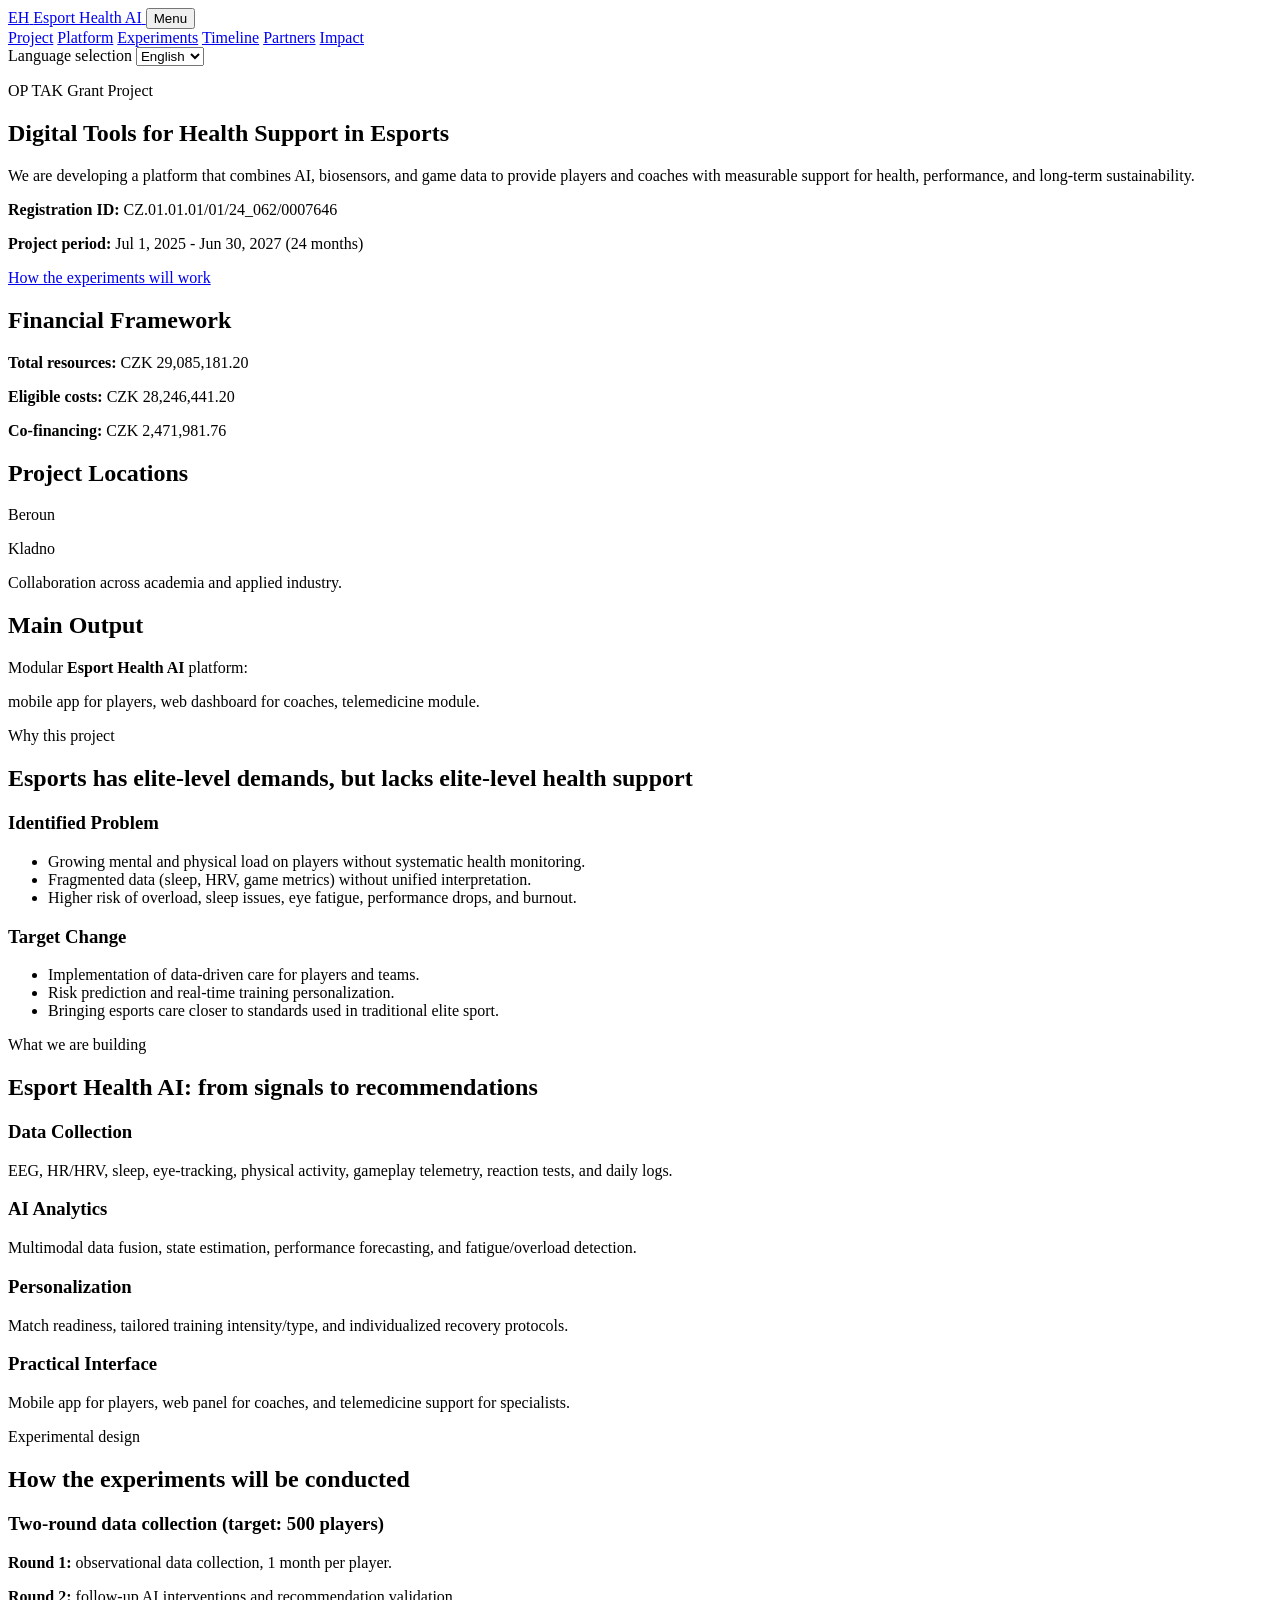
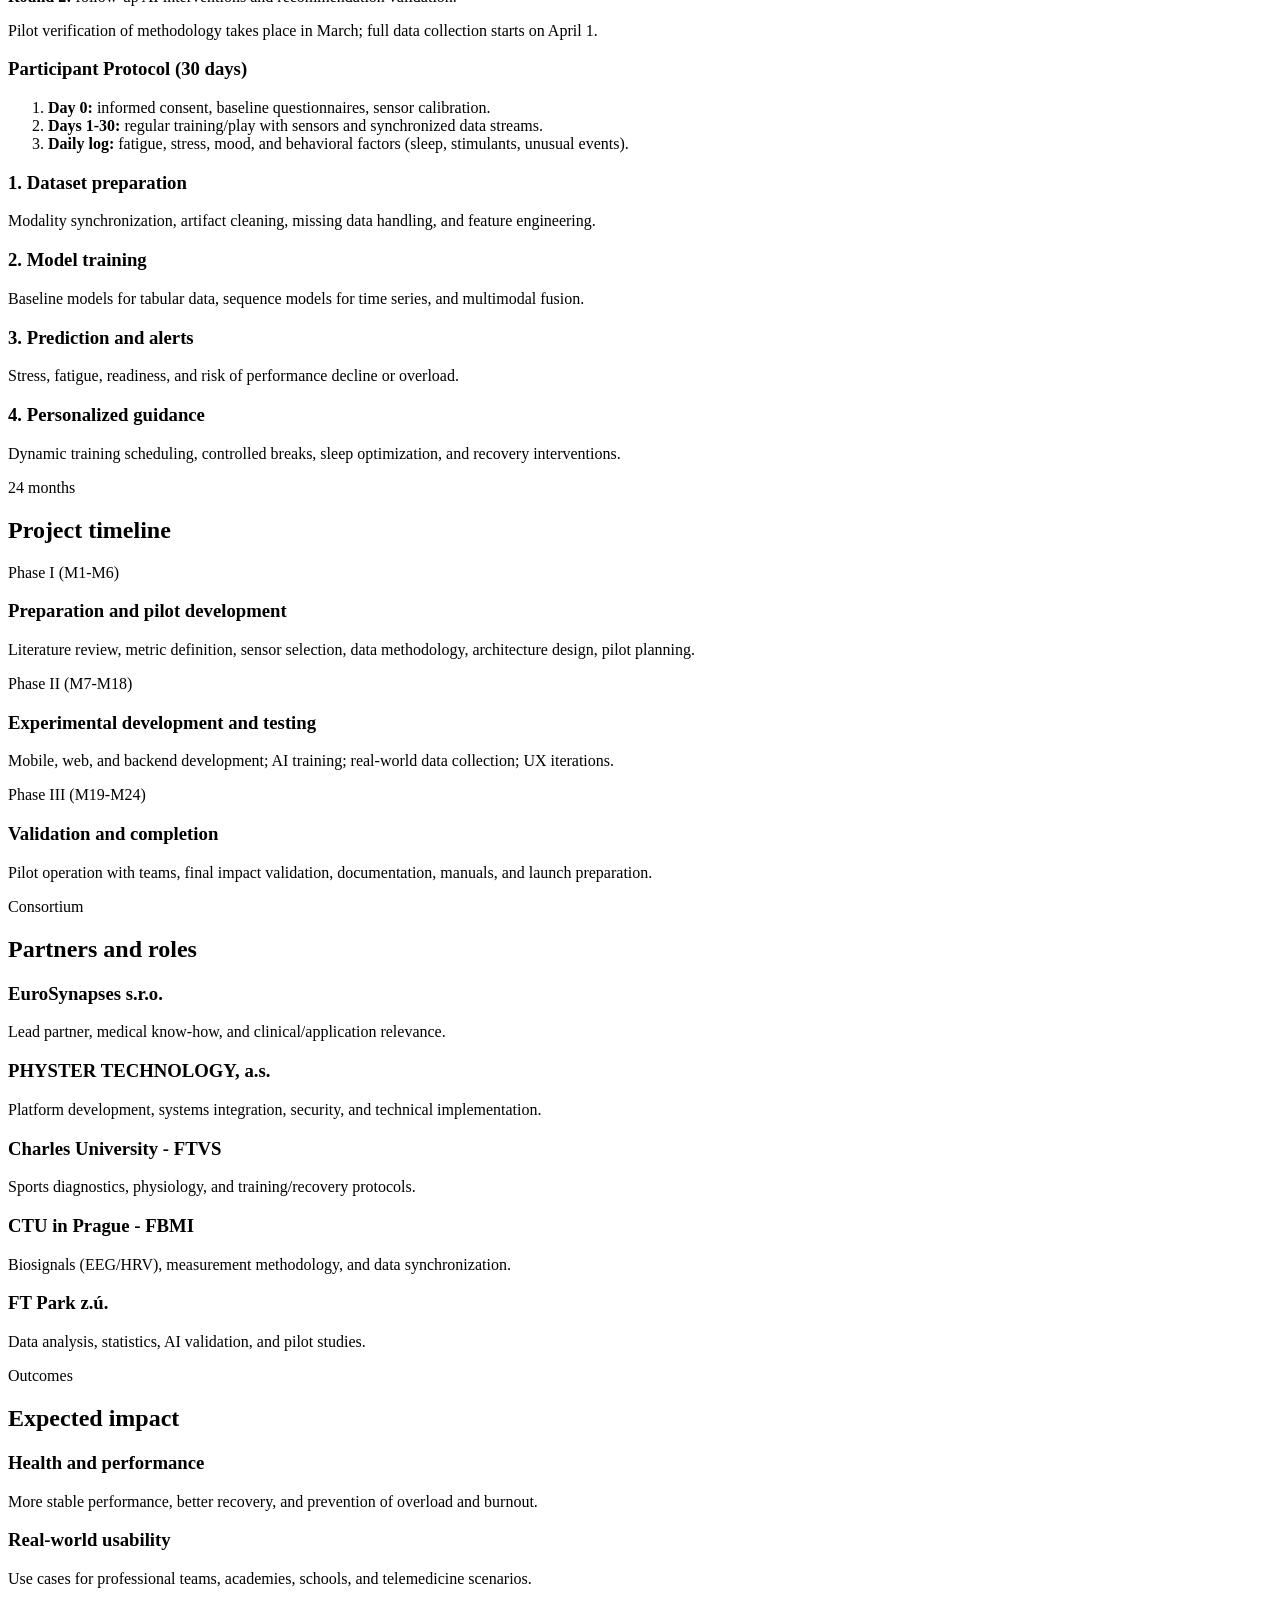
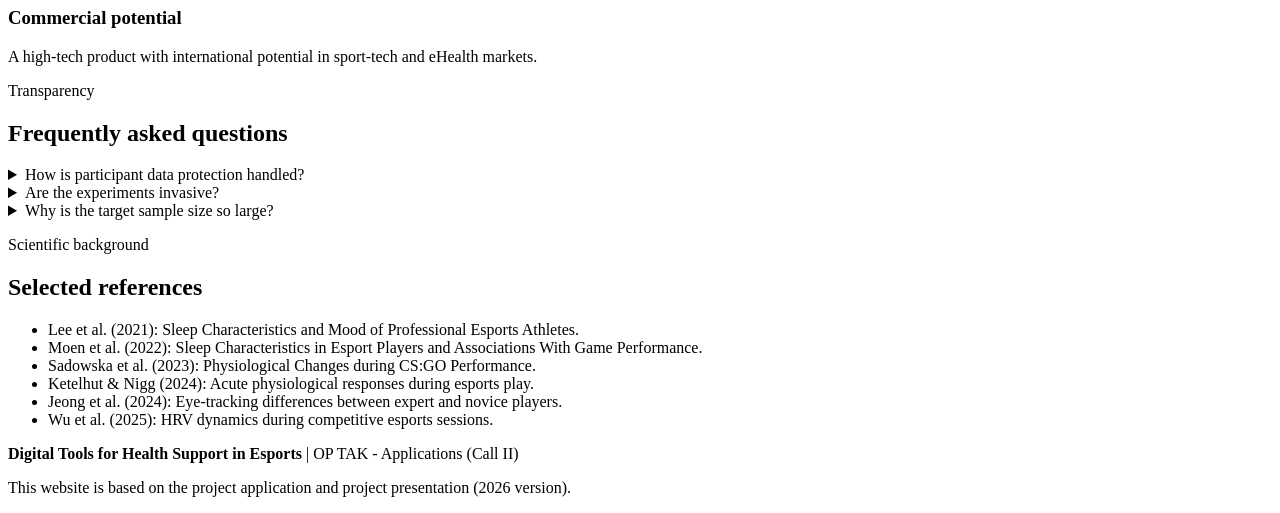
==== src/main/resources/templates/index-en.html @ b0532edd "GOD DAMMIT" ====
﻿<!doctype html>
<html lang="en" xmlns:th="http://www.thymeleaf.org">
<head>
  <meta charset="utf-8" />
  <meta name="viewport" content="width=device-width, initial-scale=1" />
  <title>Digital Tools for Health Support in Esports</title>
  <meta name="description" content="Official information website of the grant project Digital Tools for Health Support in Esports (CZ.01.01.01/01/24_062/0007646)." />
  <link rel="preconnect" href="https://fonts.googleapis.com" />
  <link rel="preconnect" href="https://fonts.gstatic.com" crossorigin />
  <link href="https://fonts.googleapis.com/css2?family=Sora:wght@400;600;700;800&family=IBM+Plex+Sans:wght@400;500;600&display=swap" rel="stylesheet" />
  <link rel="stylesheet" href="/styles.css" th:href="@{/styles.css}" />
</head>
<body data-lang="en">
  <div class="bg-orb orb-a" aria-hidden="true"></div>
  <div class="bg-orb orb-b" aria-hidden="true"></div>

  <header class="site-header" id="top">
    <a class="brand" href="#top">
      <span class="brand-mark">EH</span>
      <span class="brand-text">Esport Health AI</span>
    </a>
    <button class="nav-toggle" aria-label="Open menu" aria-expanded="false">Menu</button>
    <nav class="site-nav" aria-label="Main navigation">
      <a href="#projekt">Project</a>
      <a href="#platforma">Platform</a>
      <a href="#experimenty">Experiments</a>
      <a href="#harmonogram">Timeline</a>
      <a href="#partneri">Partners</a>
      <a href="#dopad">Impact</a>
    </nav>
    <div class="lang-picker">
      <label class="sr-only" for="lang-select">Language selection</label>
      <select id="lang-select" class="lang-select" aria-label="Language selection">
        <option value="/" th:value="@{/}">Čeština</option>
        <option value="/en" th:value="@{/en}" selected>English</option>
      </select>
    </div>
  </header>

  <main>
    <section class="hero reveal" id="projekt">
      <p class="eyebrow">OP TAK Grant Project</p>
      <h1>Digital Tools for Health Support in Esports</h1>
      <p class="lead">We are developing a platform that combines AI, biosensors, and game data to provide players and coaches with measurable support for health, performance, and long-term sustainability.</p>
      <div class="hero-meta">
        <p><strong>Registration ID:</strong> CZ.01.01.01/01/24_062/0007646</p>
        <p><strong>Project period:</strong> Jul 1, 2025 - Jun 30, 2027 (24 months)</p>
      </div>
      <a class="cta" href="#experimenty">How the experiments will work</a>
    </section>

    <section class="stats reveal" aria-label="Quick facts">
      <article class="stat-card">
        <h2>Financial Framework</h2>
        <p><strong>Total resources:</strong> CZK 29,085,181.20</p>
        <p><strong>Eligible costs:</strong> CZK 28,246,441.20</p>
        <p><strong>Co-financing:</strong> CZK 2,471,981.76</p>
      </article>
      <article class="stat-card">
        <h2>Project Locations</h2>
        <p>Beroun</p>
        <p>Kladno</p>
        <p>Collaboration across academia and applied industry.</p>
      </article>
      <article class="stat-card">
        <h2>Main Output</h2>
        <p>Modular <strong>Esport Health AI</strong> platform:</p>
        <p>mobile app for players, web dashboard for coaches, telemedicine module.</p>
      </article>
    </section>

    <section class="section reveal">
      <div class="section-head">
        <p class="eyebrow">Why this project</p>
        <h2>Esports has elite-level demands, but lacks elite-level health support</h2>
      </div>
      <div class="grid two">
        <article class="panel">
          <h3>Identified Problem</h3>
          <ul>
            <li>Growing mental and physical load on players without systematic health monitoring.</li>
            <li>Fragmented data (sleep, HRV, game metrics) without unified interpretation.</li>
            <li>Higher risk of overload, sleep issues, eye fatigue, performance drops, and burnout.</li>
          </ul>
        </article>
        <article class="panel">
          <h3>Target Change</h3>
          <ul>
            <li>Implementation of data-driven care for players and teams.</li>
            <li>Risk prediction and real-time training personalization.</li>
            <li>Bringing esports care closer to standards used in traditional elite sport.</li>
          </ul>
        </article>
      </div>
    </section>

    <section class="section reveal" id="platforma">
      <div class="section-head">
        <p class="eyebrow">What we are building</p>
        <h2>Esport Health AI: from signals to recommendations</h2>
      </div>
      <div class="feature-grid">
        <article class="feature">
          <h3>Data Collection</h3>
          <p>EEG, HR/HRV, sleep, eye-tracking, physical activity, gameplay telemetry, reaction tests, and daily logs.</p>
        </article>
        <article class="feature">
          <h3>AI Analytics</h3>
          <p>Multimodal data fusion, state estimation, performance forecasting, and fatigue/overload detection.</p>
        </article>
        <article class="feature">
          <h3>Personalization</h3>
          <p>Match readiness, tailored training intensity/type, and individualized recovery protocols.</p>
        </article>
        <article class="feature">
          <h3>Practical Interface</h3>
          <p>Mobile app for players, web panel for coaches, and telemedicine support for specialists.</p>
        </article>
      </div>
    </section>

    <section class="section reveal" id="experimenty">
      <div class="section-head">
        <p class="eyebrow">Experimental design</p>
        <h2>How the experiments will be conducted</h2>
      </div>
      <div class="grid two">
        <article class="panel">
          <h3>Two-round data collection (target: 500 players)</h3>
          <p><strong>Round 1:</strong> observational data collection, 1 month per player.</p>
          <p><strong>Round 2:</strong> follow-up AI interventions and recommendation validation.</p>
          <p>Pilot verification of methodology takes place in March; full data collection starts on April 1.</p>
        </article>
        <article class="panel">
          <h3>Participant Protocol (30 days)</h3>
          <ol>
            <li><strong>Day 0:</strong> informed consent, baseline questionnaires, sensor calibration.</li>
            <li><strong>Days 1-30:</strong> regular training/play with sensors and synchronized data streams.</li>
            <li><strong>Daily log:</strong> fatigue, stress, mood, and behavioral factors (sleep, stimulants, unusual events).</li>
          </ol>
        </article>
      </div>
      <div class="pipeline" aria-label="AI pipeline">
        <article>
          <h3>1. Dataset preparation</h3>
          <p>Modality synchronization, artifact cleaning, missing data handling, and feature engineering.</p>
        </article>
        <article>
          <h3>2. Model training</h3>
          <p>Baseline models for tabular data, sequence models for time series, and multimodal fusion.</p>
        </article>
        <article>
          <h3>3. Prediction and alerts</h3>
          <p>Stress, fatigue, readiness, and risk of performance decline or overload.</p>
        </article>
        <article>
          <h3>4. Personalized guidance</h3>
          <p>Dynamic training scheduling, controlled breaks, sleep optimization, and recovery interventions.</p>
        </article>
      </div>
    </section>

    <section class="section reveal" id="harmonogram">
      <div class="section-head">
        <p class="eyebrow">24 months</p>
        <h2>Project timeline</h2>
      </div>
      <div class="timeline">
        <article class="time-item">
          <p class="time">Phase I (M1-M6)</p>
          <h3>Preparation and pilot development</h3>
          <p>Literature review, metric definition, sensor selection, data methodology, architecture design, pilot planning.</p>
        </article>
        <article class="time-item">
          <p class="time">Phase II (M7-M18)</p>
          <h3>Experimental development and testing</h3>
          <p>Mobile, web, and backend development; AI training; real-world data collection; UX iterations.</p>
        </article>
        <article class="time-item">
          <p class="time">Phase III (M19-M24)</p>
          <h3>Validation and completion</h3>
          <p>Pilot operation with teams, final impact validation, documentation, manuals, and launch preparation.</p>
        </article>
      </div>
    </section>

    <section class="section reveal" id="partneri">
      <div class="section-head">
        <p class="eyebrow">Consortium</p>
        <h2>Partners and roles</h2>
      </div>
      <div class="partners">
        <article>
          <h3>EuroSynapses s.r.o.</h3>
          <p>Lead partner, medical know-how, and clinical/application relevance.</p>
        </article>
        <article>
          <h3>PHYSTER TECHNOLOGY, a.s.</h3>
          <p>Platform development, systems integration, security, and technical implementation.</p>
        </article>
        <article>
          <h3>Charles University - FTVS</h3>
          <p>Sports diagnostics, physiology, and training/recovery protocols.</p>
        </article>
        <article>
          <h3>CTU in Prague - FBMI</h3>
          <p>Biosignals (EEG/HRV), measurement methodology, and data synchronization.</p>
        </article>
        <article>
          <h3>FT Park z.ú.</h3>
          <p>Data analysis, statistics, AI validation, and pilot studies.</p>
        </article>
      </div>
    </section>

    <section class="section reveal" id="dopad">
      <div class="section-head">
        <p class="eyebrow">Outcomes</p>
        <h2>Expected impact</h2>
      </div>
      <div class="grid three">
        <article class="panel">
          <h3>Health and performance</h3>
          <p>More stable performance, better recovery, and prevention of overload and burnout.</p>
        </article>
        <article class="panel">
          <h3>Real-world usability</h3>
          <p>Use cases for professional teams, academies, schools, and telemedicine scenarios.</p>
        </article>
        <article class="panel">
          <h3>Commercial potential</h3>
          <p>A high-tech product with international potential in sport-tech and eHealth markets.</p>
        </article>
      </div>
    </section>

    <section class="section reveal">
      <div class="section-head">
        <p class="eyebrow">Transparency</p>
        <h2>Frequently asked questions</h2>
      </div>
      <div class="faq">
        <details>
          <summary>How is participant data protection handled?</summary>
          <p>The project includes data anonymization, access-right management, and GDPR compliance throughout the entire data pipeline.</p>
        </details>
        <details>
          <summary>Are the experiments invasive?</summary>
          <p>No. Measurements are based on non-invasive wearables and standard digital protocols.</p>
        </details>
        <details>
          <summary>Why is the target sample size so large?</summary>
          <p>A larger data base improves model robustness, supports better generalization, and enables safer personalization.</p>
        </details>
      </div>
    </section>

    <section class="section references reveal">
      <div class="section-head">
        <p class="eyebrow">Scientific background</p>
        <h2>Selected references</h2>
      </div>
      <ul>
        <li>Lee et al. (2021): Sleep Characteristics and Mood of Professional Esports Athletes.</li>
        <li>Moen et al. (2022): Sleep Characteristics in Esport Players and Associations With Game Performance.</li>
        <li>Sadowska et al. (2023): Physiological Changes during CS:GO Performance.</li>
        <li>Ketelhut & Nigg (2024): Acute physiological responses during esports play.</li>
        <li>Jeong et al. (2024): Eye-tracking differences between expert and novice players.</li>
        <li>Wu et al. (2025): HRV dynamics during competitive esports sessions.</li>
      </ul>
    </section>
  </main>

  <footer class="site-footer reveal">
    <p><strong>Digital Tools for Health Support in Esports</strong> | OP TAK - Applications (Call II)</p>
    <p>This website is based on the project application and project presentation (2026 version).</p>
  </footer>

  <script src="/script.js" th:src="@{/script.js}"></script>
</body>
</html>
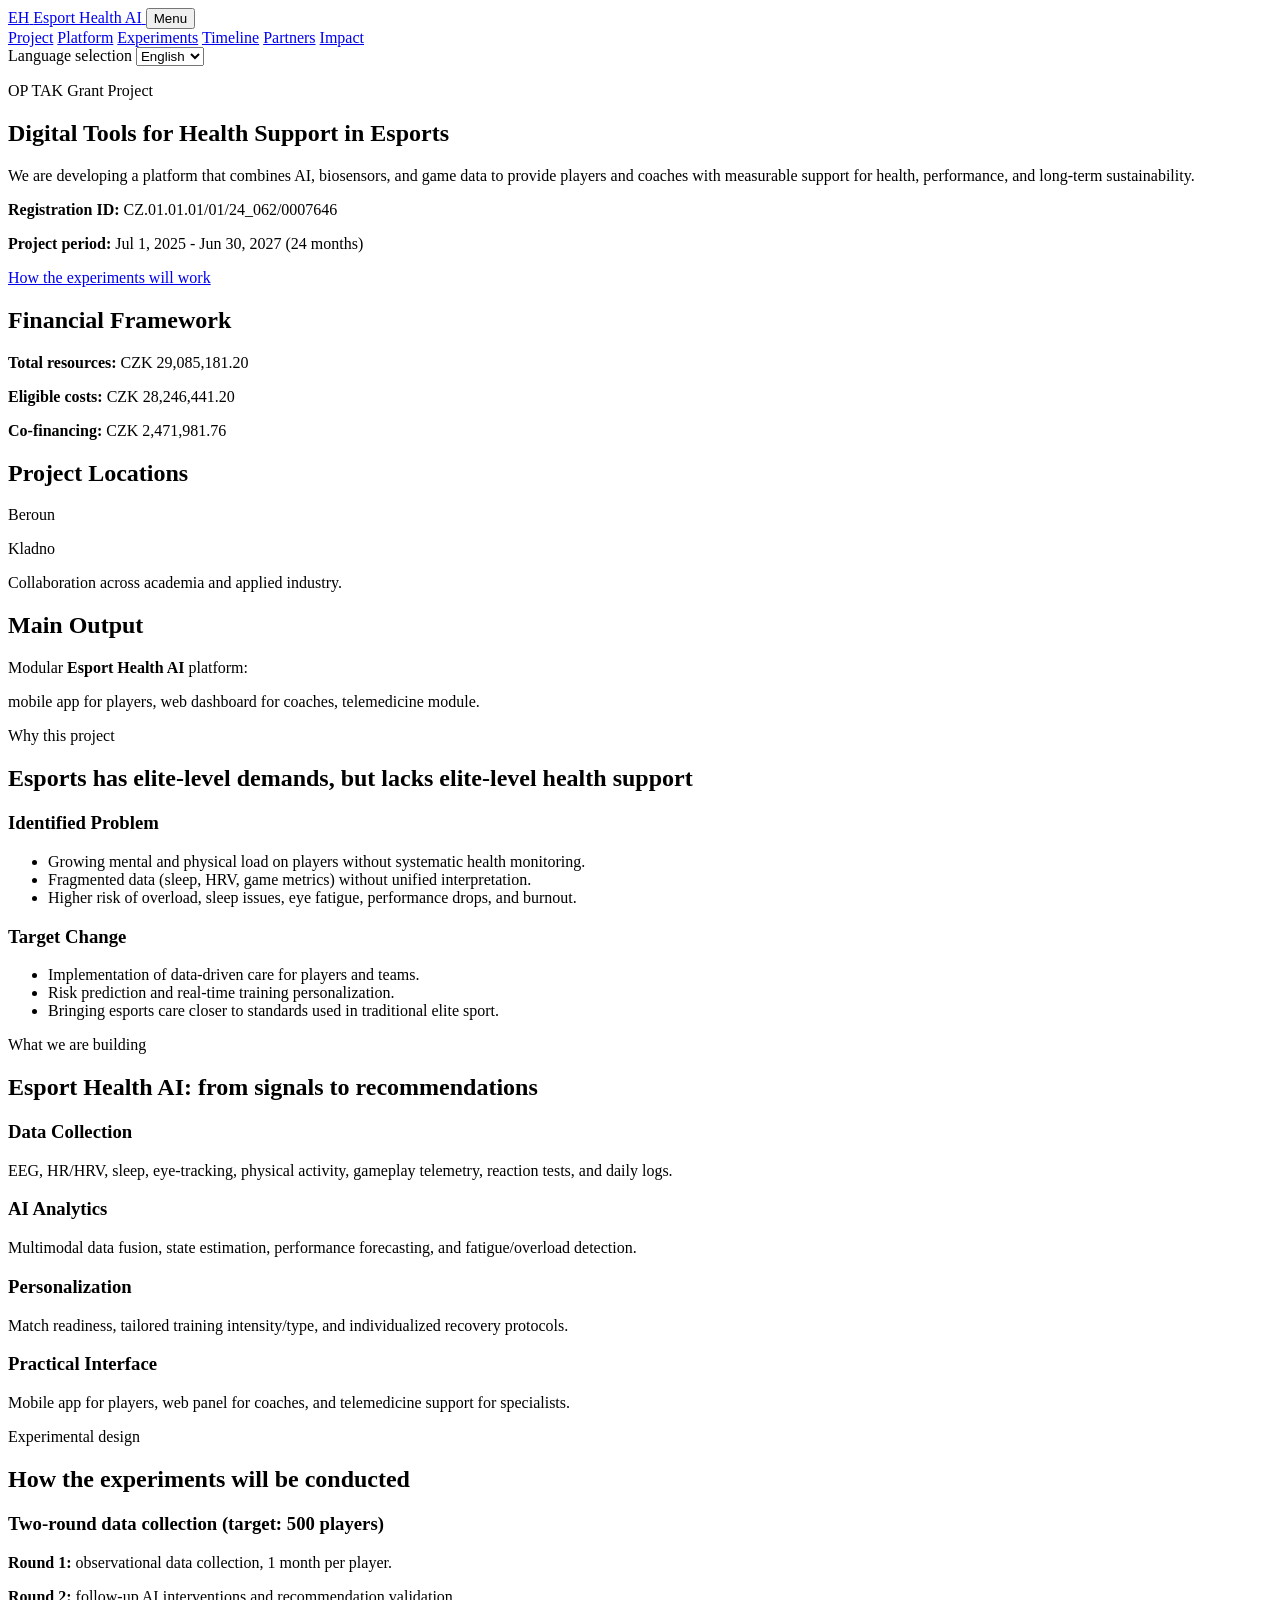
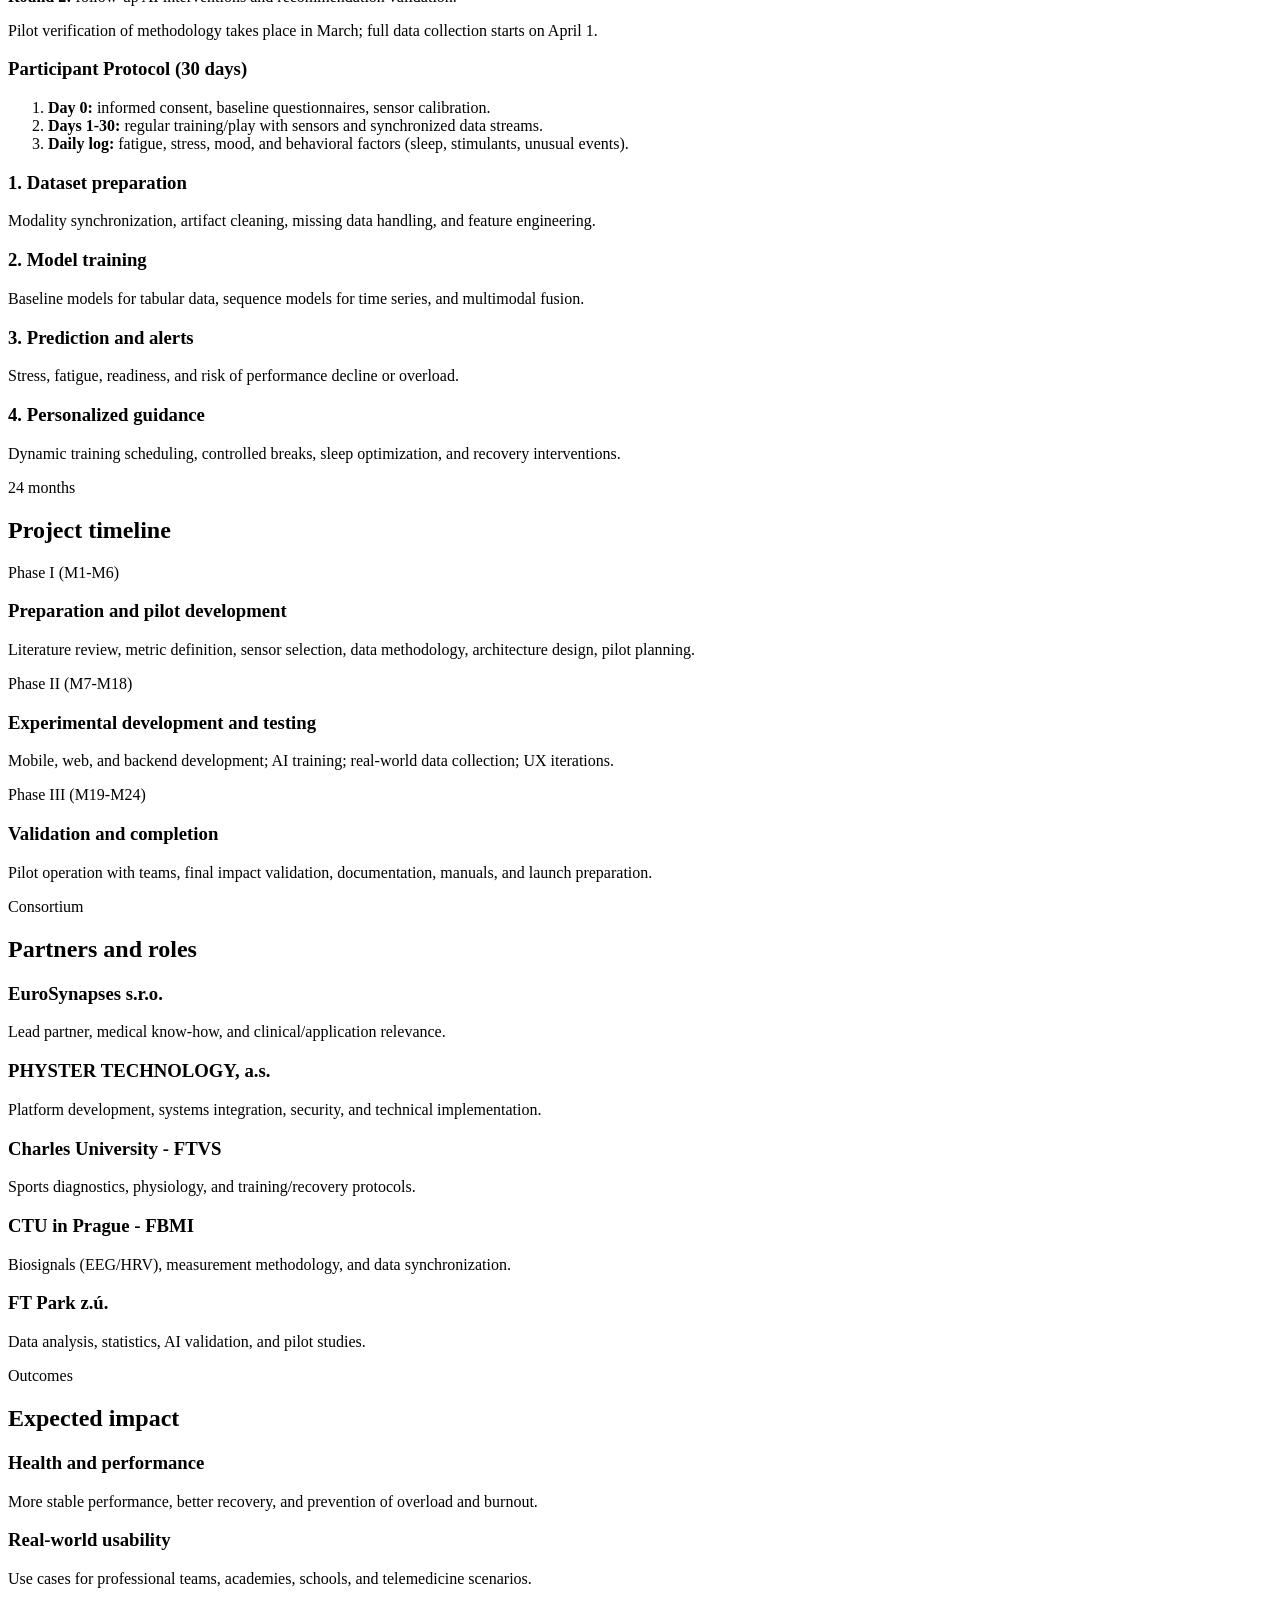
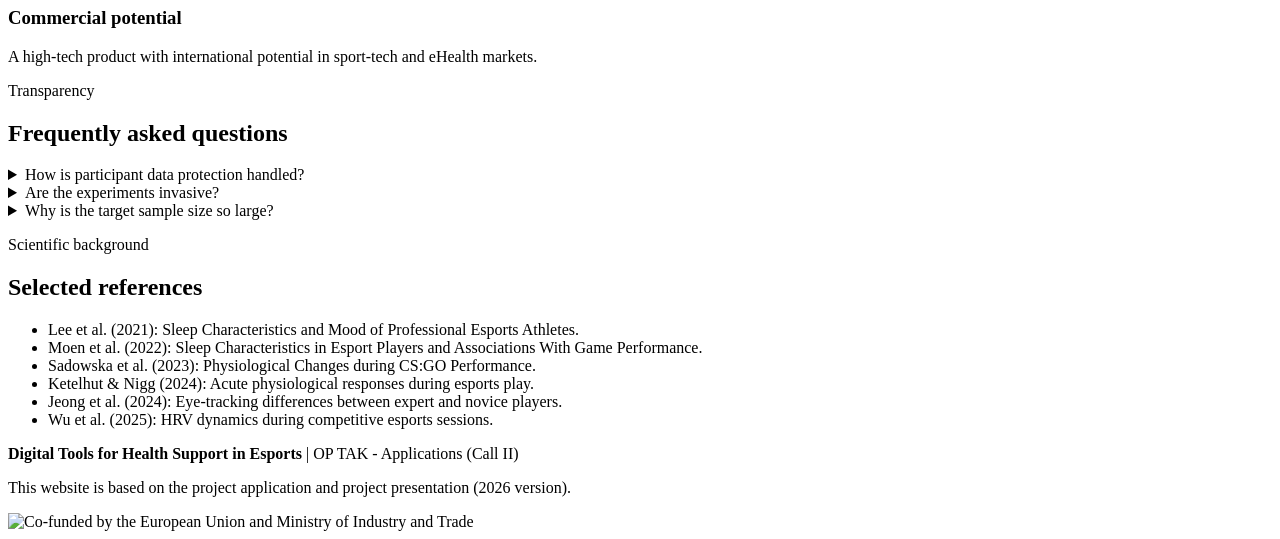
==== commit 6617f662: "pridani log" ====
--- a/src/main/resources/templates/index-en.html
+++ b/src/main/resources/templates/index-en.html
@@ -274,6 +274,14 @@
   <footer class="site-footer reveal">
     <p><strong>Digital Tools for Health Support in Esports</strong> | OP TAK - Applications (Call II)</p>
     <p>This website is based on the project application and project presentation (2026 version).</p>
+    <div class="funding-logos" aria-label="Funding logos">
+      <img
+        class="logo-eu-strip"
+        src="/images/logos/eu-mpo-strip.png"
+        th:src="@{/images/logos/eu-mpo-strip.png}"
+        alt="Co-funded by the European Union and Ministry of Industry and Trade"
+      />
+    </div>
   </footer>
 
   <script src="/script.js" th:src="@{/script.js}"></script>
